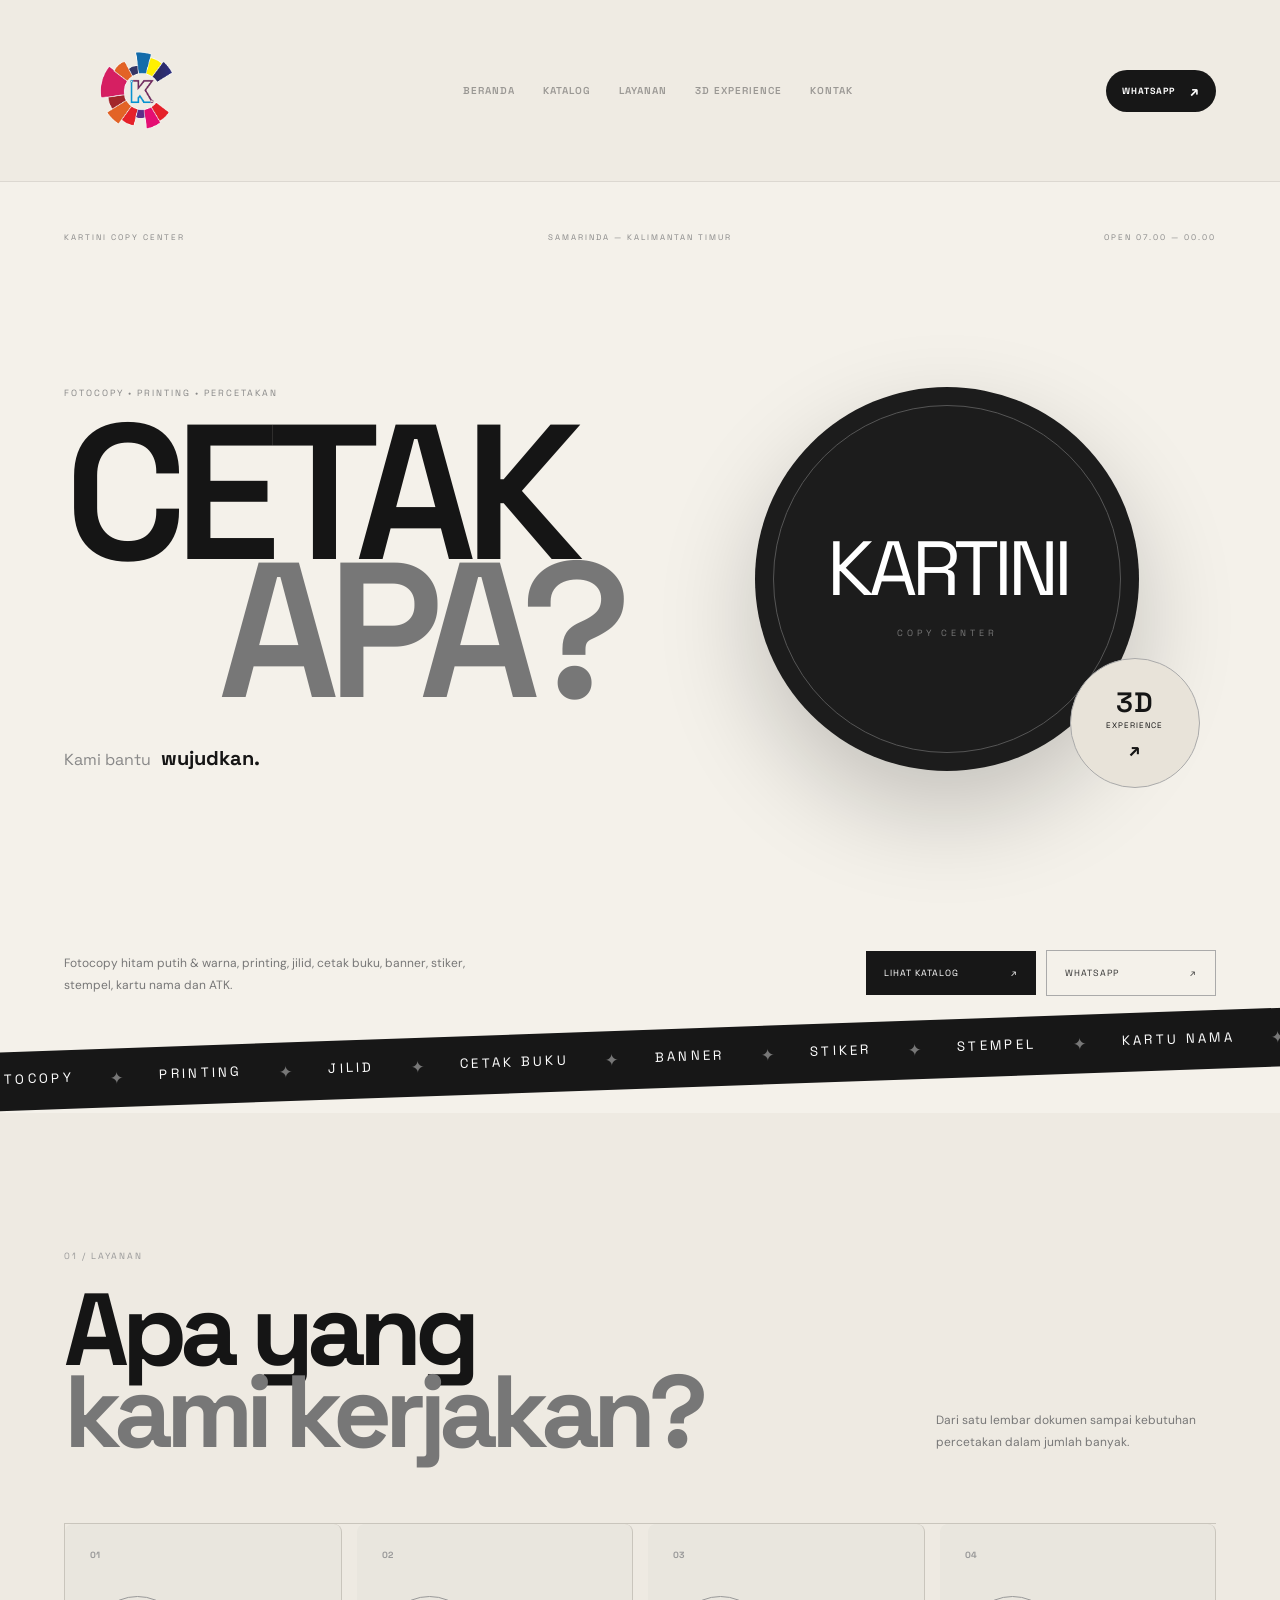
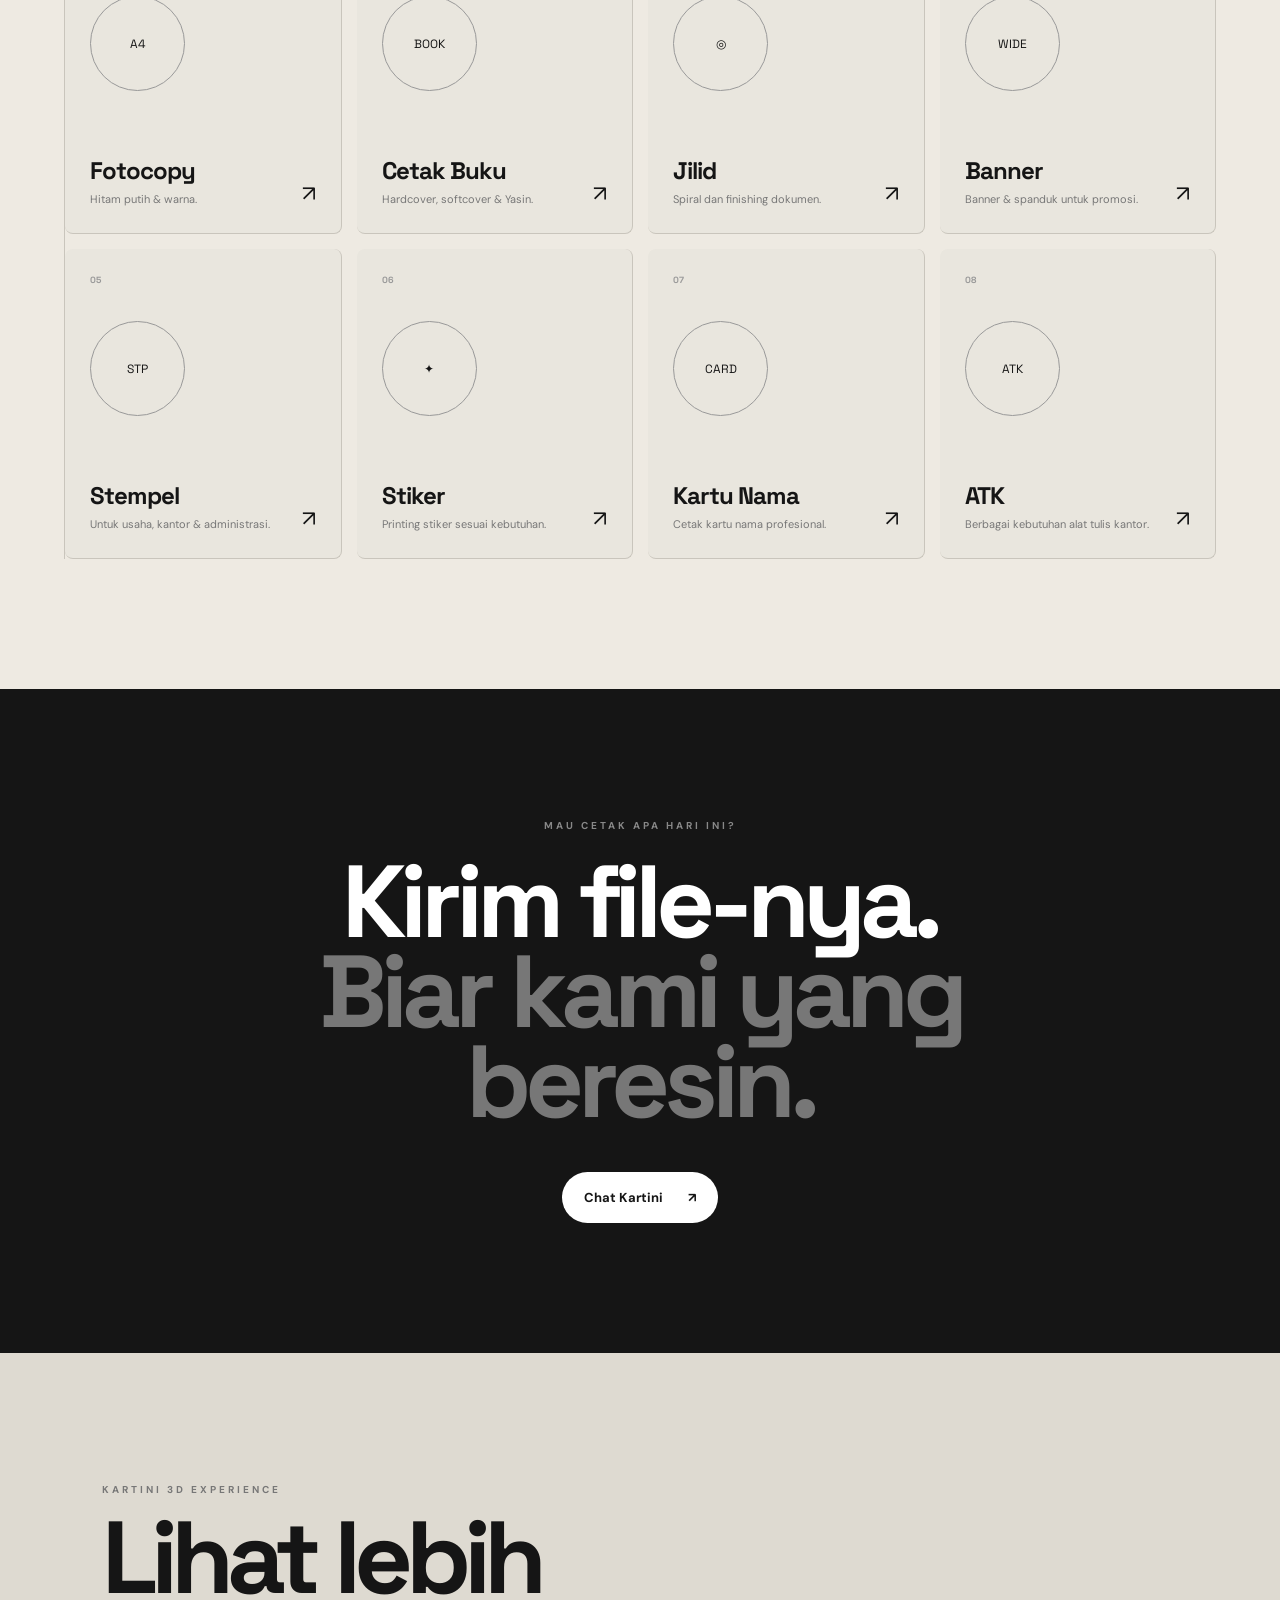
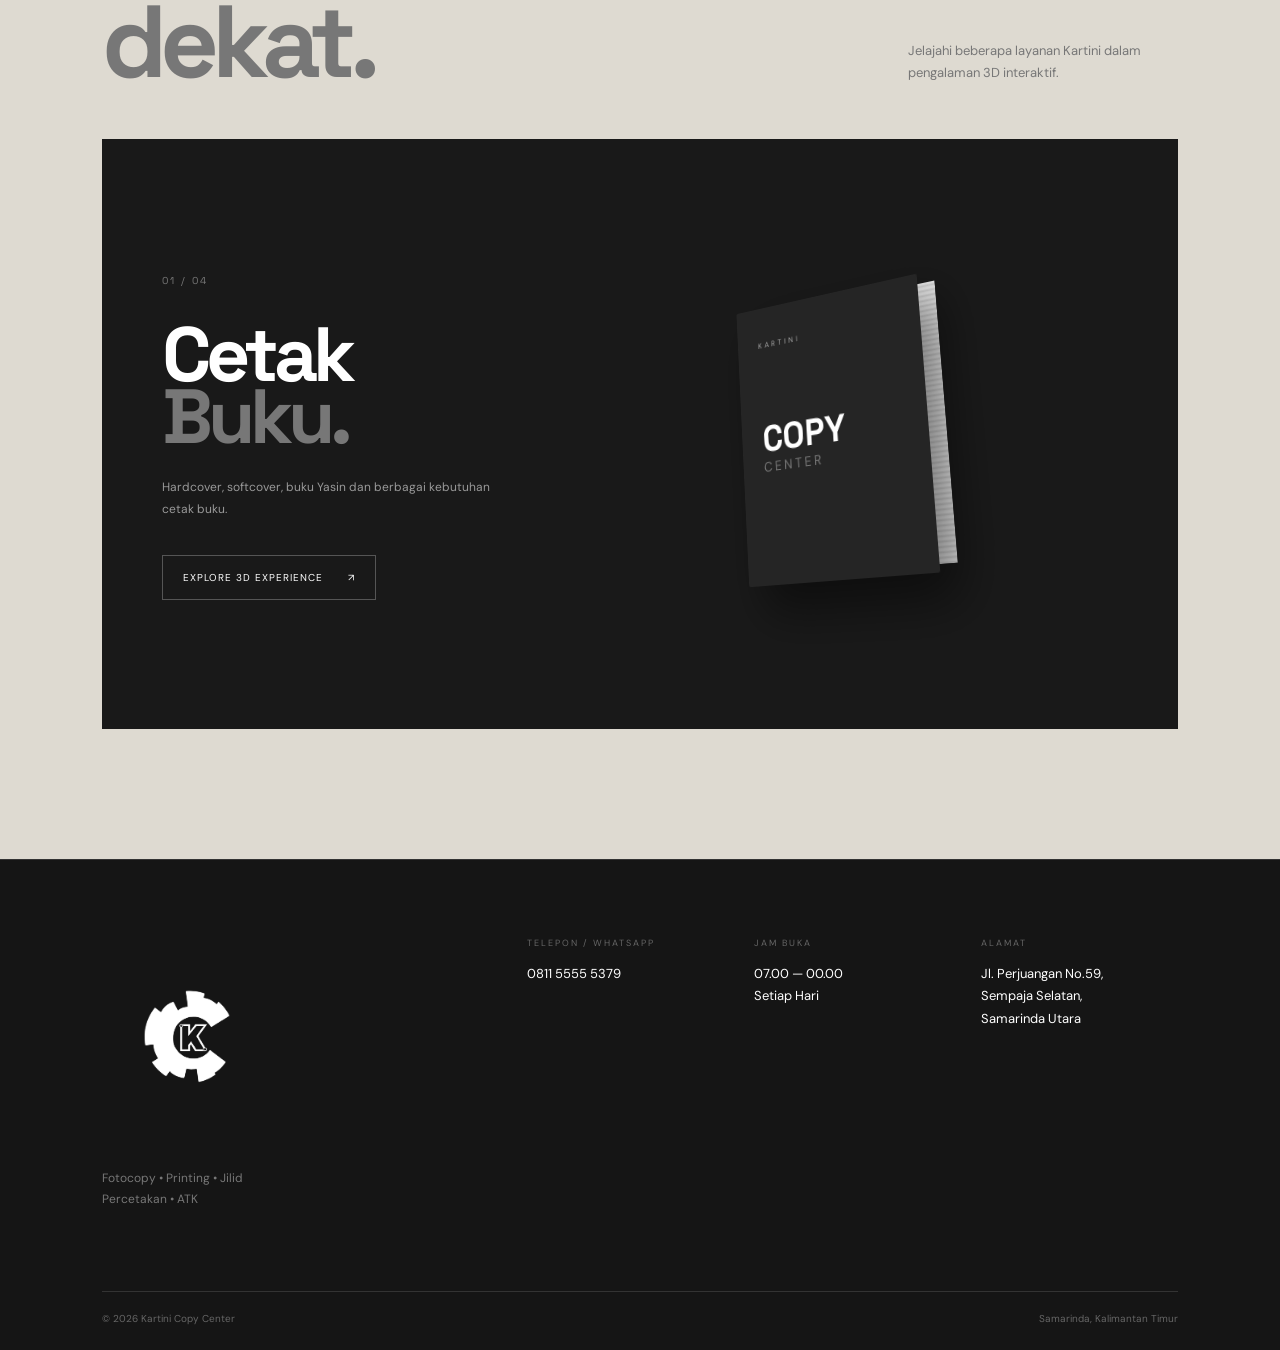
==== index.html @ 225b8ac5 "Initial Kartini Copy Center website" ====
<!DOCTYPE html>
<html lang="id">
<head>
    <meta charset="UTF-8">
    <meta name="viewport" content="width=device-width, initial-scale=1.0">

    <title>Kartini Copy Center — Cetak. Jilid. Beres.</title>

    <meta
        name="description"
        content="Kartini Copy Center Samarinda — Fotocopy, printing, jilid, cetak buku, banner, stiker, stempel, kartu nama dan ATK."
    >

    <link rel="stylesheet" href="css/style.css">
</head>

<body>

    <!-- ================= NAVBAR ================= -->

    <header class="navbar">

    <a href="index.html" class="logo">
        <img
            src="assets/images/logo-kartini.png"
            alt="Kartini Copy Center"
        >
    </a>

    <nav class="nav-links">

        <a href="index.html">
            Beranda
        </a>

        <a href="katalog.html">
            Katalog
        </a>

        <a href="layanan.html">
            Layanan
        </a>

        <a href="experience.html">
            3D Experience
        </a>

        <a href="kontak.html">
            Kontak
        </a>

    </nav>

    <a
        href="https://wa.me/6281155555379?text=Halo%20Kartini%20Copy%20Center%2C%20saya%20ingin%20bertanya%20tentang%20layanan."
        target="_blank"
        rel="noopener"
        class="nav-whatsapp"
    >
        WhatsApp
        <span>↗</span>
    </a>

</header>


  <!-- =========================
     HERO
========================= -->

<section class="hero-kartini">

    <div class="hero-topline">

        <span>
            KARTINI COPY CENTER
        </span>

        <span>
            SAMARINDA — KALIMANTAN TIMUR
        </span>

        <span>
            OPEN 07.00 — 00.00
        </span>

    </div>


    <div class="hero-main">

        <div class="hero-title">

            <div class="hero-small">
                FOTOCOPY • PRINTING • PERCETAKAN
            </div>


            <h1>

                CETAK

                <span>
                    APA?
                </span>

            </h1>


            <div class="hero-subtitle">

                <span>
                    Kami bantu
                </span>

                <strong>
                    wujudkan.
                </strong>

            </div>

        </div>


        <!-- VISUAL -->

        <div class="hero-visual">

            <div class="hero-circle">

                <span>
                    KARTINI
                </span>

                <small>
                    COPY CENTER
                </small>

            </div>


            <div class="hero-sticker">

                <span>
                    3D
                </span>

                EXPERIENCE

                <b>
                    ↗
                </b>

            </div>

        </div>

    </div>


    <div class="hero-bottom">

        <p>

            Fotocopy hitam putih & warna,
            printing, jilid, cetak buku,
            banner, stiker, stempel,
            kartu nama dan ATK.

        </p>


        <div class="hero-actions">

            <a
                href="katalog.html"
                class="hero-button primary"
            >

                Lihat Katalog

                <span>
                    ↗
                </span>

            </a>


            <a
                href="https://wa.me/6281155555379?text=Halo%20Kartini%20Copy%20Center%2C%20saya%20ingin%20bertanya%20tentang%20layanan."
                target="_blank"
                rel="noopener"
                class="hero-button secondary"
            >

                WhatsApp

                <span>
                    ↗
                </span>

            </a>

        </div>

    </div>

</section>



<!-- =========================
     RUNNING TEXT
========================= -->

<section class="kartini-marquee">

    <div class="kartini-marquee-track">

        <span>FOTOCOPY</span>
        <i>✦</i>

        <span>PRINTING</span>
        <i>✦</i>

        <span>JILID</span>
        <i>✦</i>

        <span>CETAK BUKU</span>
        <i>✦</i>

        <span>BANNER</span>
        <i>✦</i>

        <span>STIKER</span>
        <i>✦</i>

        <span>STEMPEL</span>
        <i>✦</i>

        <span>KARTU NAMA</span>
        <i>✦</i>

        <span>ATK</span>
        <i>✦</i>


        <!-- LOOP -->

        <span>FOTOCOPY</span>
        <i>✦</i>

        <span>PRINTING</span>
        <i>✦</i>

        <span>JILID</span>
        <i>✦</i>

        <span>CETAK BUKU</span>
        <i>✦</i>

        <span>BANNER</span>
        <i>✦</i>

        <span>STIKER</span>
        <i>✦</i>

        <span>STEMPEL</span>
        <i>✦</i>

        <span>KARTU NAMA</span>
        <i>✦</i>

        <span>ATK</span>
        <i>✦</i>

    </div>

</section>


        <!-- ================= SERVICES ================= -->

      <!-- =========================
     SERVICES
========================= -->

<section class="home-services">

    <div class="section-heading">

        <div>

            <span>
                01 / LAYANAN
            </span>

            <h2>
                Apa yang
                <em>
                    kami kerjakan?
                </em>
            </h2>

        </div>


        <p>

            Dari satu lembar dokumen
            sampai kebutuhan percetakan
            dalam jumlah banyak.

        </p>

    </div>


    <div class="service-grid">


        <a
            href="layanan.html#fotocopy"
            class="service-card"
        >

            <span class="service-number">
                01
            </span>

            <div class="service-icon">
                A4
            </div>

            <h3>
                Fotocopy
            </h3>

            <p>
                Hitam putih &
                warna.
            </p>

            <span class="service-arrow">
                ↗
            </span>

        </a>


        <a
            href="layanan.html#buku"
            class="service-card"
        >

            <span class="service-number">
                02
            </span>

            <div class="service-icon">
                BOOK
            </div>

            <h3>
                Cetak Buku
            </h3>

            <p>
                Hardcover,
                softcover & Yasin.
            </p>

            <span class="service-arrow">
                ↗
            </span>

        </a>


        <a
            href="layanan.html#jilid"
            class="service-card"
        >

            <span class="service-number">
                03
            </span>

            <div class="service-icon">
                ◎
            </div>

            <h3>
                Jilid
            </h3>

            <p>
                Spiral dan
                finishing dokumen.
            </p>

            <span class="service-arrow">
                ↗
            </span>

        </a>


        <a
            href="layanan.html#banner"
            class="service-card"
        >

            <span class="service-number">
                04
            </span>

            <div class="service-icon">
                WIDE
            </div>

            <h3>
                Banner
            </h3>

            <p>
                Banner & spanduk
                untuk promosi.
            </p>

            <span class="service-arrow">
                ↗
            </span>

        </a>


        <a
            href="layanan.html#stempel"
            class="service-card"
        >

            <span class="service-number">
                05
            </span>

            <div class="service-icon">
                STP
            </div>

            <h3>
                Stempel
            </h3>

            <p>
                Untuk usaha,
                kantor & administrasi.
            </p>

            <span class="service-arrow">
                ↗
            </span>

        </a>


        <a
            href="layanan.html#stiker"
            class="service-card"
        >

            <span class="service-number">
                06
            </span>

            <div class="service-icon">
                ✦
            </div>

            <h3>
                Stiker
            </h3>

            <p>
                Printing stiker
                sesuai kebutuhan.
            </p>

            <span class="service-arrow">
                ↗
            </span>

        </a>


        <a
            href="layanan.html#kartu-nama"
            class="service-card"
        >

            <span class="service-number">
                07
            </span>

            <div class="service-icon">
                CARD
            </div>

            <h3>
                Kartu Nama
            </h3>

            <p>
                Cetak kartu nama
                profesional.
            </p>

            <span class="service-arrow">
                ↗
            </span>

        </a>


        <a
            href="layanan.html#atk"
            class="service-card"
        >

            <span class="service-number">
                08
            </span>

            <div class="service-icon">
                ATK
            </div>

            <h3>
                ATK
            </h3>

            <p>
                Berbagai kebutuhan
                alat tulis kantor.
            </p>

            <span class="service-arrow">
                ↗
            </span>

        </a>


    </div>

</section>

        <!-- ================= CTA ================= -->

        <section class="cta">

            <div class="cta-inner">

                <div class="eyebrow">
                    MAU CETAK APA HARI INI?
                </div>

                <h2>
                    Kirim file-nya.
                    <br>
                    <span>Biar kami yang beresin.</span>
                </h2>

                <a
                    href="https://wa.me/6281155555379"
                    target="_blank"
                    class="btn-main"
                >
                    Chat Kartini
                    <span>↗</span>
                </a>

            </div>

        </section>


    </main>

    <!-- =========================
     3D EXPERIENCE PREVIEW
========================= -->

<section class="home-experience">

    <div class="home-experience-header">

        <div>

            <div class="eyebrow">
                KARTINI 3D EXPERIENCE
            </div>

            <h2>

                Lihat lebih
                <span>
                    dekat.
                </span>

            </h2>

        </div>


        <p>

            Jelajahi beberapa layanan
            Kartini dalam pengalaman
            3D interaktif.

        </p>

    </div>


    <div class="home-experience-card">

        <div class="experience-preview-text">

            <span>
                01 / 04
            </span>

            <h3>
                Cetak
                <strong>
                    Buku.
                </strong>
            </h3>

            <p>

                Hardcover, softcover,
                buku Yasin dan berbagai
                kebutuhan cetak buku.

            </p>

            <a href="experience.html">

                EXPLORE 3D EXPERIENCE

                <span>↗</span>

            </a>

        </div>


        <div class="experience-preview-object">

            <div class="preview-book">

                <div class="preview-cover">

                    <small>
                        KARTINI
                    </small>

                    <strong>
                        COPY
                    </strong>

                    <span>
                        CENTER
                    </span>

                </div>

                <div class="preview-pages"></div>

            </div>

        </div>

    </div>

</section>


    <!-- ================= FOOTER ================= -->

    <footer>

        <div class="footer-main">

            <div class="footer-brand">

                <img
                    src="assets/images/logo-kartini.png"
                    alt="Kartini Copy Center"
                >

                <p>
                    Fotocopy • Printing • Jilid
                    <br>
                    Percetakan • ATK
                </p>

            </div>


            <div class="footer-contact">

                <div>
                    <small>TELEPON / WHATSAPP</small>

                    <a href="https://wa.me/6281155555379">
                        0811 5555 5379
                    </a>
                </div>


                <div>
                    <small>JAM BUKA</small>

                    <p>
                        07.00 — 00.00
                        <br>
                        Setiap Hari
                    </p>
                </div>


                <div>
                    <small>ALAMAT</small>

                    <p>
                        Jl. Perjuangan No.59,
                        <br>
                        Sempaja Selatan,
                        <br>
                        Samarinda Utara
                    </p>
                </div>

            </div>

        </div>


        <div class="footer-bottom">

            <span>
                © 2026 Kartini Copy Center
            </span>

            <span>
                Samarinda, Kalimantan Timur
            </span>

        </div>

    </footer>


    <script src="js/main.js"></script>

</body>
</html>
---- css/style.css ----
@import url('https://fonts.googleapis.com/css2?family=DM+Sans:wght@400;500;600;700&family=Space+Grotesk:wght@400;500;600;700&display=swap');


/* =========================
   RESET
========================= */

* {
    margin: 0;
    padding: 0;
    box-sizing: border-box;
}


html {
    scroll-behavior: smooth;
}


body {
    font-family: "DM Sans", sans-serif;

    background: #f4f1ea;

    color: #151515;

    overflow-x: hidden;
}


a {
    color: inherit;
    text-decoration: none;
}


button,
a {
    -webkit-tap-highlight-color: transparent;
}


/* =========================
   NAVBAR
========================= */

.navbar {
    width: 100%;

    padding: 22px 5vw;

    display: flex;

    align-items: center;

    justify-content: space-between;

    position: relative;

    z-index: 100;
}


.logo img {
    width: 170px;

    display: block;
}


.nav-links {
    display: flex;

    gap: 34px;

    align-items: center;
}


.nav-links a {
    font-size: 14px;

    font-weight: 600;

    opacity: 0.55;

    transition: 0.3s;
}


.nav-links a:hover,
.nav-links a.active {
    opacity: 1;
}


.nav-whatsapp {
    display: flex;

    align-items: center;

    gap: 15px;

    padding: 13px 20px;

    background: #151515;

    color: white;

    border-radius: 100px;

    font-size: 13px;

    font-weight: 700;

    transition: 0.3s;
}


.nav-whatsapp:hover {
    transform: translateY(-3px);
}


/* =========================
   HERO
========================= */

.hero {
    min-height: 780px;

    padding: 60px 8vw 100px;

    display: grid;

    grid-template-columns: 1.05fr 0.95fr;

    align-items: center;

    gap: 50px;
}


.hero-content {
    position: relative;

    z-index: 5;
}


.hero-label {
    display: inline-flex;

    align-items: center;

    gap: 10px;

    font-size: 11px;

    letter-spacing: 2px;

    font-weight: 700;

    margin-bottom: 30px;

    color: #555;
}


.label-dot {
    width: 8px;

    height: 8px;

    background: #111;

    border-radius: 50%;

    animation: pulse 2s infinite;
}


@keyframes pulse {

    0%,
    100% {
        transform: scale(1);
    }

    50% {
        transform: scale(1.5);
    }

}


.hero h1 {
    font-family: "Space Grotesk", sans-serif;

    font-size: clamp(55px, 7.5vw, 110px);

    line-height: 0.88;

    letter-spacing: -6px;

    font-weight: 600;
}


.hero h1 span {
    display: block;
}


.hero h1 em {
    display: block;

    font-style: normal;

    color: #777;
}


.hero-description {
    max-width: 570px;

    margin-top: 35px;

    font-size: 17px;

    line-height: 1.7;

    color: #696969;
}


.hero-actions {
    display: flex;

    align-items: center;

    gap: 15px;

    margin-top: 35px;
}


.btn-main {
    display: inline-flex;

    align-items: center;

    gap: 25px;

    padding: 17px 22px;

    border-radius: 100px;

    background: #151515;

    color: white;

    font-size: 13px;

    font-weight: 700;

    transition: 0.3s;
}


.btn-main:hover {
    transform: translateY(-4px);

    box-shadow: 0 15px 30px rgba(0, 0, 0, 0.15);
}


.btn-outline {
    padding: 16px 22px;

    border: 1px solid #bcb9b1;

    border-radius: 100px;

    font-size: 13px;

    font-weight: 700;

    transition: 0.3s;
}


.btn-outline:hover {
    background: #151515;

    color: white;

    border-color: #151515;
}


.hero-info {
    margin-top: 55px;

    display: flex;

    align-items: center;

    gap: 25px;
}


.hero-info strong {
    display: block;

    font-size: 13px;
}


.hero-info small {
    display: block;

    margin-top: 3px;

    color: #888;

    font-size: 11px;
}


.info-line {
    height: 30px;

    width: 1px;

    background: #ccc;
}


/* =========================
   HERO VISUAL
========================= */

.hero-visual {
    position: relative;

    width: min(42vw, 570px);

    height: min(42vw, 570px);

    margin-left: auto;
}


.visual-glow {
    position: absolute;

    width: 70%;

    height: 70%;

    left: 15%;

    top: 15%;

    background: #dedad0;

    border-radius: 50%;

    filter: blur(2px);
}


/* PAPER */

.paper {
    position: absolute;

    width: 250px;

    height: 330px;

    left: 50%;

    top: 50%;

    transform-origin: center;

    border-radius: 8px;

    box-shadow:
        30px 35px 60px rgba(0, 0, 0, 0.18);
}


.paper-back {
    background: #bcb8ae;

    transform:
        translate(-50%, -50%)
        rotate(12deg)
        translate(35px, 10px);
}


.paper-front {
    z-index: 3;

    padding: 25px;

    background: #ffffff;

    transform:
        translate(-50%, -50%)
        rotate(-8deg);

    animation: paperFloat 5s ease-in-out infinite;
}


@keyframes paperFloat {

    0%,
    100% {
        transform:
            translate(-50%, -50%)
            rotate(-8deg)
            translateY(0);
    }

    50% {
        transform:
            translate(-50%, -50%)
            rotate(-5deg)
            translateY(-15px);
    }

}


.paper-top {
    font-family: "Space Grotesk";

    font-size: 12px;

    font-weight: 700;

    letter-spacing: 3px;
}


.paper-line {
    width: 100%;

    height: 1px;

    background: #ddd;

    margin-top: 15px;
}


.paper-title {
    margin-top: 60px;

    font-family: "Space Grotesk";

    font-size: 46px;

    line-height: 0.85;

    font-weight: 700;

    letter-spacing: -3px;
}


.paper-bottom {
    position: absolute;

    bottom: 25px;

    font-size: 8px;

    letter-spacing: 2px;

    color: #999;
}


/* FLOATING CARDS */

.floating-object {
    position: absolute;

    z-index: 8;

    display: flex;

    align-items: center;

    gap: 12px;

    padding: 13px 16px;

    background: rgba(255, 255, 255, 0.88);

    backdrop-filter: blur(12px);

    border: 1px solid rgba(255, 255, 255, 0.8);

    box-shadow: 0 20px 40px rgba(0, 0, 0, 0.1);

    border-radius: 100px;

    font-size: 10px;

    font-weight: 700;

    letter-spacing: 1px;

    animation: floating 4s ease-in-out infinite;
}


.object-book {
    top: 10%;

    left: 2%;
}


.object-print {
    right: 0;

    top: 35%;

    animation-delay: -1.5s;
}


.object-stamp {
    bottom: 10%;

    left: 10%;

    animation-delay: -2.5s;
}


@keyframes floating {

    0%,
    100% {
        transform: translateY(0);
    }

    50% {
        transform: translateY(-15px);
    }

}


.mini-book-cover {
    width: 28px;

    height: 34px;

    display: grid;

    place-items: center;

    background: #222;

    color: white;

    border-radius: 3px;

    font-family: "Space Grotesk";

    font-weight: 700;
}


.print-icon {
    font-size: 24px;
}


.stamp-icon {
    width: 30px;

    height: 30px;

    border: 3px solid #222;

    border-radius: 50%;

    display: grid;

    place-items: center;

    font-weight: 800;
}


/* ORBIT */

.orbit {
    position: absolute;

    width: 450px;

    height: 450px;

    left: 50%;

    top: 50%;

    transform: translate(-50%, -50%);

    border: 1px dashed #bcb8ae;

    border-radius: 50%;

    animation: orbitRotate 25s linear infinite;
}


.orbit-text {
    position: absolute;

    top: -8px;

    left: 50%;

    transform: translateX(-50%);

    padding: 0 10px;

    background: #f4f1ea;

    font-size: 9px;

    letter-spacing: 3px;

    white-space: nowrap;
}


@keyframes orbitRotate {

    from {
        transform:
            translate(-50%, -50%)
            rotate(0deg);
    }

    to {
        transform:
            translate(-50%, -50%)
            rotate(360deg);
    }

}


/* =========================
   MARQUEE
========================= */

.marquee-wrapper {
    overflow: hidden;

    width: 110%;

    margin-left: -5%;

    transform: rotate(-2deg);

    background: #151515;

    color: white;

    padding: 23px 0;

    border-top: 2px solid #151515;

    border-bottom: 2px solid #151515;
}


.marquee {
    width: max-content;

    display: flex;

    align-items: center;

    gap: 35px;

    animation: marquee 25s linear infinite;
}


.marquee span {
    font-family: "Space Grotesk";

    font-size: 25px;

    font-weight: 600;

    white-space: nowrap;
}


.marquee b {
    font-size: 18px;

    color: #777;
}


@keyframes marquee {

    from {
        transform: translateX(0);
    }

    to {
        transform: translateX(-50%);
    }

}


/* =========================
   SERVICES
========================= */

.services {
    padding: 170px 8vw;
}


.section-intro {
    display: flex;

    justify-content: space-between;

    align-items: flex-end;

    gap: 50px;
}


.eyebrow {
    font-size: 10px;

    letter-spacing: 3px;

    font-weight: 700;

    color: #777;
}


.section-intro h2 {
    margin-top: 20px;

    font-family: "Space Grotesk";

    font-size: clamp(45px, 6vw, 80px);

    line-height: 0.95;

    letter-spacing: -5px;

    font-weight: 500;
}


.section-intro h2 span {
    color: #888;
}


.view-all {
    padding-bottom: 10px;

    font-size: 13px;

    font-weight: 700;

    display: flex;

    gap: 20px;

    border-bottom: 1px solid #999;
}


.service-grid {
    display: grid;

    grid-template-columns: repeat(4, 1fr);

    gap: 15px;

    margin-top: 70px;
}


.service-card {
    min-height: 330px;

    padding: 25px;

    background: #e9e6de;

    border-radius: 8px;

    position: relative;

    overflow: hidden;

    transition:
        transform 0.4s cubic-bezier(.2,.8,.2,1),
        background 0.4s;
}


.service-card:hover {
    transform: translateY(-10px) rotate(-1deg);

    background: #dedad0;
}


.service-card.large {
    grid-row: span 2;

    min-height: 675px;

    background: #dedad0;
}


.service-number {
    font-size: 10px;

    font-weight: 700;

    color: #888;
}


.service-icon {
    margin-top: 50px;

    font-size: 45px;

    font-family: "Space Grotesk";
}


.service-card h3 {
    margin-top: 25px;

    font-family: "Space Grotesk";

    font-size: 28px;

    line-height: 1;

    letter-spacing: -1.5px;
}


.service-card p {
    margin-top: 18px;

    color: #777;

    font-size: 12px;

    line-height: 1.7;
}


.card-arrow {
    position: absolute;

    right: 25px;

    bottom: 25px;

    width: 40px;

    height: 40px;

    display: grid;

    place-items: center;

    border: 1px solid #aaa;

    border-radius: 50%;

    transition: 0.3s;
}


.service-card:hover .card-arrow {
    background: #151515;

    color: white;

    border-color: #151515;

    transform: rotate(45deg);
}


/* =========================
   CTA
========================= */

.cta {
    padding: 130px 8vw;

    background: #151515;

    color: white;

    text-align: center;
}


.cta-inner {
    max-width: 900px;

    margin: auto;
}


.cta .eyebrow {
    color: #888;
}


.cta h2 {
    margin-top: 25px;

    font-family: "Space Grotesk";

    font-size: clamp(55px, 8vw, 110px);

    line-height: 0.88;

    letter-spacing: -6px;
}


.cta h2 span {
    color: #777;
}


.cta .btn-main {
    margin-top: 45px;

    background: white;

    color: #151515;
}


/* =========================
   FOOTER
========================= */

footer {
    padding: 70px 8vw 25px;

    background: #151515;

    color: white;

    border-top: 1px solid #333;
}


.footer-main {
    display: grid;

    grid-template-columns: 1fr 2fr;

    gap: 100px;
}


.footer-brand img {
    width: 170px;

    filter: grayscale(1) brightness(0) invert(1);
}


.footer-brand p {
    margin-top: 20px;

    color: #777;

    font-size: 12px;

    line-height: 1.8;
}


.footer-contact {
    display: grid;

    grid-template-columns:
        repeat(3, 1fr);

    gap: 30px;
}


.footer-contact small {
    font-size: 9px;

    letter-spacing: 2px;

    color: #666;
}


.footer-contact p,
.footer-contact a {
    display: block;

    margin-top: 12px;

    font-size: 13px;

    line-height: 1.7;
}


.footer-contact a:hover {
    text-decoration: underline;
}


.footer-bottom {
    margin-top: 80px;

    padding-top: 20px;

    border-top: 1px solid #333;

    display: flex;

    justify-content: space-between;

    color: #666;

    font-size: 10px;
}


/* =========================
   RESPONSIVE
========================= */

@media (max-width: 1000px) {

    .nav-links {
        display: none;
    }


    .hero {
        grid-template-columns: 1fr;

        padding-top: 70px;
    }


    .hero-content {
        text-align: center;
    }


    .hero-label {
        justify-content: center;
    }


    .hero-description {
        margin-left: auto;

        margin-right: auto;
    }


    .hero-actions {
        justify-content: center;
    }


    .hero-info {
        justify-content: center;
    }


    .hero-visual {
        width: 500px;

        height: 500px;

        margin: 30px auto;
    }


    .service-grid {
        grid-template-columns: repeat(2, 1fr);
    }


    .service-card.large {
        grid-row: span 1;

        min-height: 330px;
    }


    .footer-main {
        grid-template-columns: 1fr;
    }

}


@media (max-width: 600px) {

    .navbar {
        padding: 18px 5vw;
    }


    .nav-whatsapp span:first-child {
        display: none;
    }


    .hero {
        padding: 50px 6vw 80px;
    }


    .hero h1 {
        font-size: 55px;

        letter-spacing: -4px;
    }


    .hero-actions {
        flex-direction: column;

        align-items: stretch;
    }


    .btn-main,
    .btn-outline {
        justify-content: center;

        text-align: center;
    }


    .hero-info {
        gap: 15px;

        text-align: left;
    }


    .hero-visual {
        width: 330px;

        height: 330px;
    }


    .paper {
        width: 170px;

        height: 230px;
    }


    .paper-title {
        margin-top: 35px;

        font-size: 32px;
    }


    .orbit {
        width: 300px;

        height: 300px;
    }


    .floating-object {
        transform: scale(0.8);
    }


    .services {
        padding: 110px 6vw;
    }


    .section-intro {
        flex-direction: column;

        align-items: flex-start;
    }


    .section-intro h2 {
        font-size: 50px;

        letter-spacing: -3px;
    }


    .service-grid {
        grid-template-columns: 1fr;
    }


    .footer-contact {
        grid-template-columns: 1fr;
    }


    .footer-bottom {
        flex-direction: column;

        gap: 10px;
    }

}
/* =================================
   HOME 3D EXPERIENCE
================================= */

.home-experience {

    padding:
        130px 8vw;

    background: #dedad1;

}


.home-experience-header {

    display: flex;

    justify-content: space-between;

    align-items: end;

    gap: 50px;

    margin-bottom: 55px;

}


.home-experience-header h2 {

    margin-top: 20px;

    font-family: "Space Grotesk";

    font-size:
        clamp(60px, 8vw, 110px);

    line-height: .82;

    letter-spacing: -7px;

}


.home-experience-header h2 span {

    display: block;

    color: #777;

}


.home-experience-header > p {

    max-width: 270px;

    color: #777;

    font-size: 13px;

    line-height: 1.7;

}


/* CARD */

.home-experience-card {

    min-height: 570px;

    padding: 60px;

    position: relative;

    overflow: hidden;

    background: #191919;

    color: white;

    display: grid;

    grid-template-columns:
        .8fr 1.2fr;

    align-items: center;

}


.experience-preview-text {

    position: relative;

    z-index: 3;

}


.experience-preview-text > span {

    color: #777;

    font-family: "Space Grotesk";

    font-size: 10px;

    letter-spacing: 2px;

}


.experience-preview-text h3 {

    margin-top: 35px;

    font-family: "Space Grotesk";

    font-size:
        clamp(55px, 6vw, 85px);

    line-height: .8;

    letter-spacing: -5px;

}


.experience-preview-text h3 strong {

    display: block;

    color: #777;

}


.experience-preview-text p {

    max-width: 330px;

    margin-top: 30px;

    color: #999;

    font-size: 12px;

    line-height: 1.8;

}


.experience-preview-text a {

    display: inline-flex;

    gap: 25px;

    margin-top: 35px;

    padding: 15px 20px;

    border: 1px solid #555;

    font-size: 10px;

    letter-spacing: 1px;

    transition: .35s;

}


.experience-preview-text a:hover {

    background: white;

    color: #171717;

}


.experience-preview-object {

    height: 470px;

    display: grid;

    place-items: center;

    perspective: 1000px;

}


/* =================================
   CSS 3D BOOK PREVIEW
================================= */

.preview-book {

    width: 210px;

    height: 290px;

    position: relative;

    transform:

        rotateX(8deg)
        rotateY(-28deg)
        rotateZ(-4deg);

    transform-style: preserve-3d;

    animation:
        previewBookFloat 4s ease-in-out infinite;

}


@keyframes previewBookFloat {

    0%,
    100% {

        transform:
            translateY(0)
            rotateX(8deg)
            rotateY(-28deg)
            rotateZ(-4deg);

    }

    50% {

        transform:
            translateY(-18px)
            rotateX(8deg)
            rotateY(-20deg)
            rotateZ(-4deg);

    }

}


.preview-cover {

    position: absolute;

    inset: 0;

    padding: 35px 25px;

    background: #252525;

    border-radius: 2px;

    box-shadow:
        20px 25px 50px
        rgba(0,0,0,.5);

    display: flex;

    flex-direction: column;

}


.preview-cover small {

    font-size: 8px;

    letter-spacing: 3px;

    color: #aaa;

}


.preview-cover strong {

    margin-top: 80px;

    font-family: "Space Grotesk";

    font-size: 38px;

    line-height: .8;

}


.preview-cover span {

    margin-top: 5px;

    color: #777;

    font-size: 14px;

    letter-spacing: 3px;

}


.preview-pages {

    position: absolute;

    right: -15px;

    top: 8px;

    width: 20px;

    height: 274px;

    background:

        repeating-linear-gradient(
            to bottom,
            #eee 0,
            #eee 2px,
            #cfcfcf 3px,
            #eee 5px
        );

    transform:
        translateZ(-8px);

}


/* RESPONSIVE */

@media (max-width: 800px) {

    .home-experience {

        padding:
            90px 6vw;

    }


    .home-experience-header {

        flex-direction: column;

        align-items: flex-start;

    }


    .home-experience-card {

        padding: 40px 25px;

        grid-template-columns: 1fr;

    }


    .experience-preview-object {

        height: 350px;

    }


    .preview-book {

        transform:
            scale(.75)
            rotateX(8deg)
            rotateY(-28deg);

    }

}
/* =================================
   GLOBAL NAVBAR
================================= */

.navbar {

    position: sticky;

    top: 0;

    z-index: 1000;

    min-height: 76px;

    padding:
        0 5vw;

    display: flex;

    align-items: center;

    justify-content: space-between;

    gap: 30px;

    background:
        rgba(238, 234, 226, .88);

    border-bottom:
        1px solid rgba(0,0,0,.08);

    backdrop-filter:
        blur(18px);

    -webkit-backdrop-filter:
        blur(18px);

}


.logo {

    display: flex;

    align-items: center;

    flex-shrink: 0;

}


.logo img {

    width: 145px;

    height: auto;

    display: block;

}


.nav-links {

    display: flex;

    align-items: center;

    justify-content: center;

    gap: 28px;

}


.nav-links a {

    position: relative;

    font-family:
        "Space Grotesk",
        sans-serif;

    font-size: 10px;

    letter-spacing: 1px;

    text-transform: uppercase;

    color: #555;

    transition:
        color .3s ease;

}


.nav-links a::after {

    content: "";

    position: absolute;

    left: 0;

    bottom: -7px;

    width: 0;

    height: 1px;

    background: #171717;

    transition:
        width .3s ease;

}


.nav-links a:hover {

    color: #171717;

}


.nav-links a:hover::after {

    width: 100%;

}


.nav-whatsapp {

    display: inline-flex;

    align-items: center;

    gap: 15px;

    padding:
        12px 16px;

    background: #171717;

    color: #fff;

    font-family:
        "Space Grotesk",
        sans-serif;

    font-size: 9px;

    letter-spacing: 1px;

    text-transform: uppercase;

    transition:
        transform .3s ease,
        background .3s ease;

}


.nav-whatsapp:hover {

    transform:
        translateY(-2px);

    background: #333;

}


.nav-whatsapp span {

    font-size: 14px;

}


/* =================================
   MOBILE NAVBAR
================================= */

@media (max-width: 900px) {

    .navbar {

        padding:
            0 5vw;

    }

    .nav-links {

        display: none;

    }

    .logo img {

        width: 125px;

    }

}
.kartini-marquee {

    overflow: hidden;

    padding:
        18px 0;

    background: #171717;

    color: white;

    transform:
        rotate(-2deg)
        scale(1.03);

    margin:
        25px 0;

}


.kartini-marquee-track {

    width: max-content;

    display: flex;

    gap: 35px;

    animation:
        kartiniMarquee 24s linear infinite;

}


.kartini-marquee-track span {

    font-family:
        "Space Grotesk",
        sans-serif;

    font-size: 13px;

    letter-spacing: 3px;

    white-space: nowrap;

}


.kartini-marquee-track i {

    font-style: normal;

    color: #777;

}


@keyframes kartiniMarquee {

    from {

        transform:
            translateX(0);

    }

    to {

        transform:
            translateX(-50%);

    }

}
/* =================================
   KARTINI HERO
================================= */

.hero-kartini {

    min-height:
        calc(100vh - 76px);

    padding:
        25px 5vw
        35px;

    display: flex;

    flex-direction: column;

    justify-content: space-between;

    overflow: hidden;

    position: relative;

}


.hero-topline {

    display: grid;

    grid-template-columns:
        1fr 1fr 1fr;

    align-items: center;

    font-family:
        "Space Grotesk",
        sans-serif;

    font-size: 8px;

    letter-spacing: 2px;

    color: #888;

}


.hero-topline span:nth-child(2) {

    text-align: center;

}


.hero-topline span:nth-child(3) {

    text-align: right;

}


/* =================================
   HERO MAIN
================================= */

.hero-main {

    position: relative;

    min-height: 570px;

    display: grid;

    grid-template-columns:
        1fr 1fr;

    align-items: center;

}


.hero-title {

    position: relative;

    z-index: 5;

}


.hero-small {

    margin-bottom: 25px;

    font-family:
        "Space Grotesk",
        sans-serif;

    font-size: 9px;

    letter-spacing: 2px;

    color: #888;

}


.hero-title h1 {

    margin: 0;

    font-family:
        "Space Grotesk",
        sans-serif;

    font-size:
        clamp(100px, 15vw, 220px);

    font-weight: 600;

    line-height: .72;

    letter-spacing:
        -13px;

}


.hero-title h1 span {

    display: block;

    margin-left:
        12vw;

    color: #777;

}


.hero-subtitle {

    margin-top: 45px;

    display: flex;

    align-items: baseline;

    gap: 10px;

    font-family:
        "Space Grotesk",
        sans-serif;

    font-size: 16px;

}


.hero-subtitle span {

    color: #888;

}


.hero-subtitle strong {

    font-size: 20px;

}


/* =================================
   HERO VISUAL
================================= */

.hero-visual {

    height: 550px;

    position: relative;

    display: grid;

    place-items: center;

}


.hero-circle {

    width:
        clamp(270px, 30vw, 450px);

    aspect-ratio: 1;

    border-radius: 50%;

    background:
        #1c1c1c;

    color: white;

    display: flex;

    flex-direction: column;

    align-items: center;

    justify-content: center;

    transform:
        rotate(-9deg);

    box-shadow:
        0 40px 100px
        rgba(0,0,0,.2);

    animation:
        heroFloat 6s ease-in-out infinite;

}


.hero-circle::before {

    content: "";

    position: absolute;

    inset: 18px;

    border:
        1px solid #555;

    border-radius: 50%;

}


.hero-circle span {

    font-family:
        "Space Grotesk",
        sans-serif;

    font-size:
        clamp(45px, 6vw, 85px);

    letter-spacing:
        -5px;

}


.hero-circle small {

    margin-top: 10px;

    color: #777;

    font-family:
        "Space Grotesk",
        sans-serif;

    font-size: 9px;

    letter-spacing: 4px;

}


@keyframes heroFloat {

    0%,
    100% {

        transform:
            translateY(0)
            rotate(-9deg);

    }

    50% {

        transform:
            translateY(-20px)
            rotate(-5deg);

    }

}


/* =================================
   STICKER
================================= */

.hero-sticker {

    position: absolute;

    right: 3%;

    bottom: 12%;

    width: 130px;

    height: 130px;

    border-radius: 50%;

    background:
        #e8e3d9;

    border:
        1px solid #aaa;

    display: flex;

    flex-direction: column;

    align-items: center;

    justify-content: center;

    text-align: center;

    font-family:
        "Space Grotesk",
        sans-serif;

    font-size: 8px;

    letter-spacing: 1px;

    transform:
        rotate(10deg);

    animation:
        stickerFloat 5s ease-in-out infinite;

}


.hero-sticker span {

    font-size: 28px;

    font-weight: 600;

}


.hero-sticker b {

    margin-top: 8px;

    font-size: 18px;

}


@keyframes stickerFloat {

    0%,
    100% {

        transform:
            translateY(0)
            rotate(10deg);

    }

    50% {

        transform:
            translateY(-12px)
            rotate(5deg);

    }

}


/* =================================
   HERO BOTTOM
================================= */

.hero-bottom {

    display: flex;

    justify-content: space-between;

    align-items: end;

    gap: 40px;

}


.hero-bottom > p {

    max-width: 420px;

    color: #777;

    font-size: 12px;

    line-height: 1.8;

}


.hero-actions {

    display: flex;

    gap: 10px;

}


.hero-button {

    display: inline-flex;

    align-items: center;

    justify-content: space-between;

    gap: 40px;

    min-width: 170px;

    padding:
        16px 18px;

    font-family:
        "Space Grotesk",
        sans-serif;

    font-size: 9px;

    letter-spacing: 1px;

    text-transform: uppercase;

    transition:
        transform .3s ease,
        background .3s ease;

}


.hero-button:hover {

    transform:
        translateY(-4px);

}


.hero-button.primary {

    background: #171717;

    color: white;

}


.hero-button.secondary {

    border:
        1px solid #aaa;

    color: #333;

}


.hero-button.secondary:hover {

    background: #171717;

    color: white;

}


/* =================================
   MOBILE
================================= */

@media (max-width: 900px) {

    .hero-kartini {

        min-height:
            auto;

        padding:
            30px 6vw
            50px;

    }


    .hero-topline {

        grid-template-columns:
            1fr 1fr;

        gap: 10px;

    }


    .hero-topline span:nth-child(2) {

        display: none;

    }


    .hero-topline span:nth-child(3) {

        text-align: right;

    }


    .hero-main {

        grid-template-columns: 1fr;

        min-height: auto;

    }


    .hero-title {

        padding-top: 90px;

    }


    .hero-title h1 {

        font-size:
            clamp(80px, 24vw, 150px);

        letter-spacing:
            -8px;

    }


    .hero-title h1 span {

        margin-left:
            15vw;

    }


    .hero-visual {

        height: 400px;

        margin-top:
            -20px;

    }


    .hero-circle {

        width: 300px;

    }


    .hero-sticker {

        right: 8%;

        bottom: 5%;

    }


    .hero-bottom {

        flex-direction: column;

        align-items:
            flex-start;

    }


    .hero-actions {

        width: 100%;

        flex-direction: column;

    }


    .hero-button {

        width: 100%;

    }

}
/* =================================
   HOME SERVICES
================================= */

.home-services {

    padding:
        130px 5vw;

    background:
        #eeeae2;

}


.section-heading {

    display: flex;

    justify-content: space-between;

    align-items: end;

    gap: 50px;

    margin-bottom: 60px;

}


.section-heading > div > span {

    font-family:
        "Space Grotesk",
        sans-serif;

    color: #999;

    font-size: 9px;

    letter-spacing: 2px;

}


.section-heading h2 {

    margin-top: 25px;

    max-width: 850px;

    font-family:
        "Space Grotesk",
        sans-serif;

    font-size:
        clamp(60px, 8vw, 110px);

    line-height: .8;

    letter-spacing:
        -7px;

}


.section-heading h2 em {

    display: block;

    color: #777;

    font-style: normal;

}


.section-heading > p {

    max-width: 280px;

    color: #777;

    font-size: 12px;

    line-height: 1.8;

}


/* =================================
   SERVICE GRID
================================= */

.service-grid {

    display: grid;

    grid-template-columns:
        repeat(4, 1fr);

    border-top:
        1px solid #c9c5bc;

    border-left:
        1px solid #c9c5bc;

}


.service-card {

    min-height: 310px;

    padding: 25px;

    position: relative;

    border-right:
        1px solid #c9c5bc;

    border-bottom:
        1px solid #c9c5bc;

    display: flex;

    flex-direction: column;

    transition:
        background .4s ease,
        transform .4s ease;

}


.service-card:hover {

    background:
        #dcd8cf;

    transform:
        translateY(-7px);

    z-index: 2;

}


.service-number {

    color: #999;

    font-family:
        "Space Grotesk",
        sans-serif;

    font-size: 9px;

}


.service-icon {

    margin-top: 35px;

    width: 95px;

    height: 95px;

    border-radius: 50%;

    border:
        1px solid #999;

    display: flex;

    align-items: center;

    justify-content: center;

    font-family:
        "Space Grotesk",
        sans-serif;

    font-size: 12px;

    transition:
        transform .5s ease;

}


.service-card:hover .service-icon {

    transform:
        rotate(12deg)
        scale(1.08);

}


.service-card h3 {

    margin-top: auto;

    font-family:
        "Space Grotesk",
        sans-serif;

    font-size: 24px;

    letter-spacing:
        -1px;

}


.service-card p {

    margin-top: 8px;

    color: #777;

    font-size: 11px;

    line-height: 1.6;

}


.service-arrow {

    position: absolute;

    right: 25px;

    bottom: 25px;

    font-size: 22px;

    transition:
        transform .3s ease;

}


.service-card:hover .service-arrow {

    transform:
        translate(4px,-4px);

}


/* =================================
   SERVICE MOBILE
================================= */

@media (max-width: 1000px) {

    .service-grid {

        grid-template-columns:
            repeat(2, 1fr);

    }

}


@media (max-width: 600px) {

    .home-services {

        padding:
            90px 6vw;

    }


    .section-heading {

        flex-direction:
            column;

        align-items:
            flex-start;

    }


    .section-heading h2 {

        letter-spacing:
            -4px;

    }


    .service-grid {

        grid-template-columns:
            1fr;

    }


    .service-card {

        min-height:
            280px;

    }

}
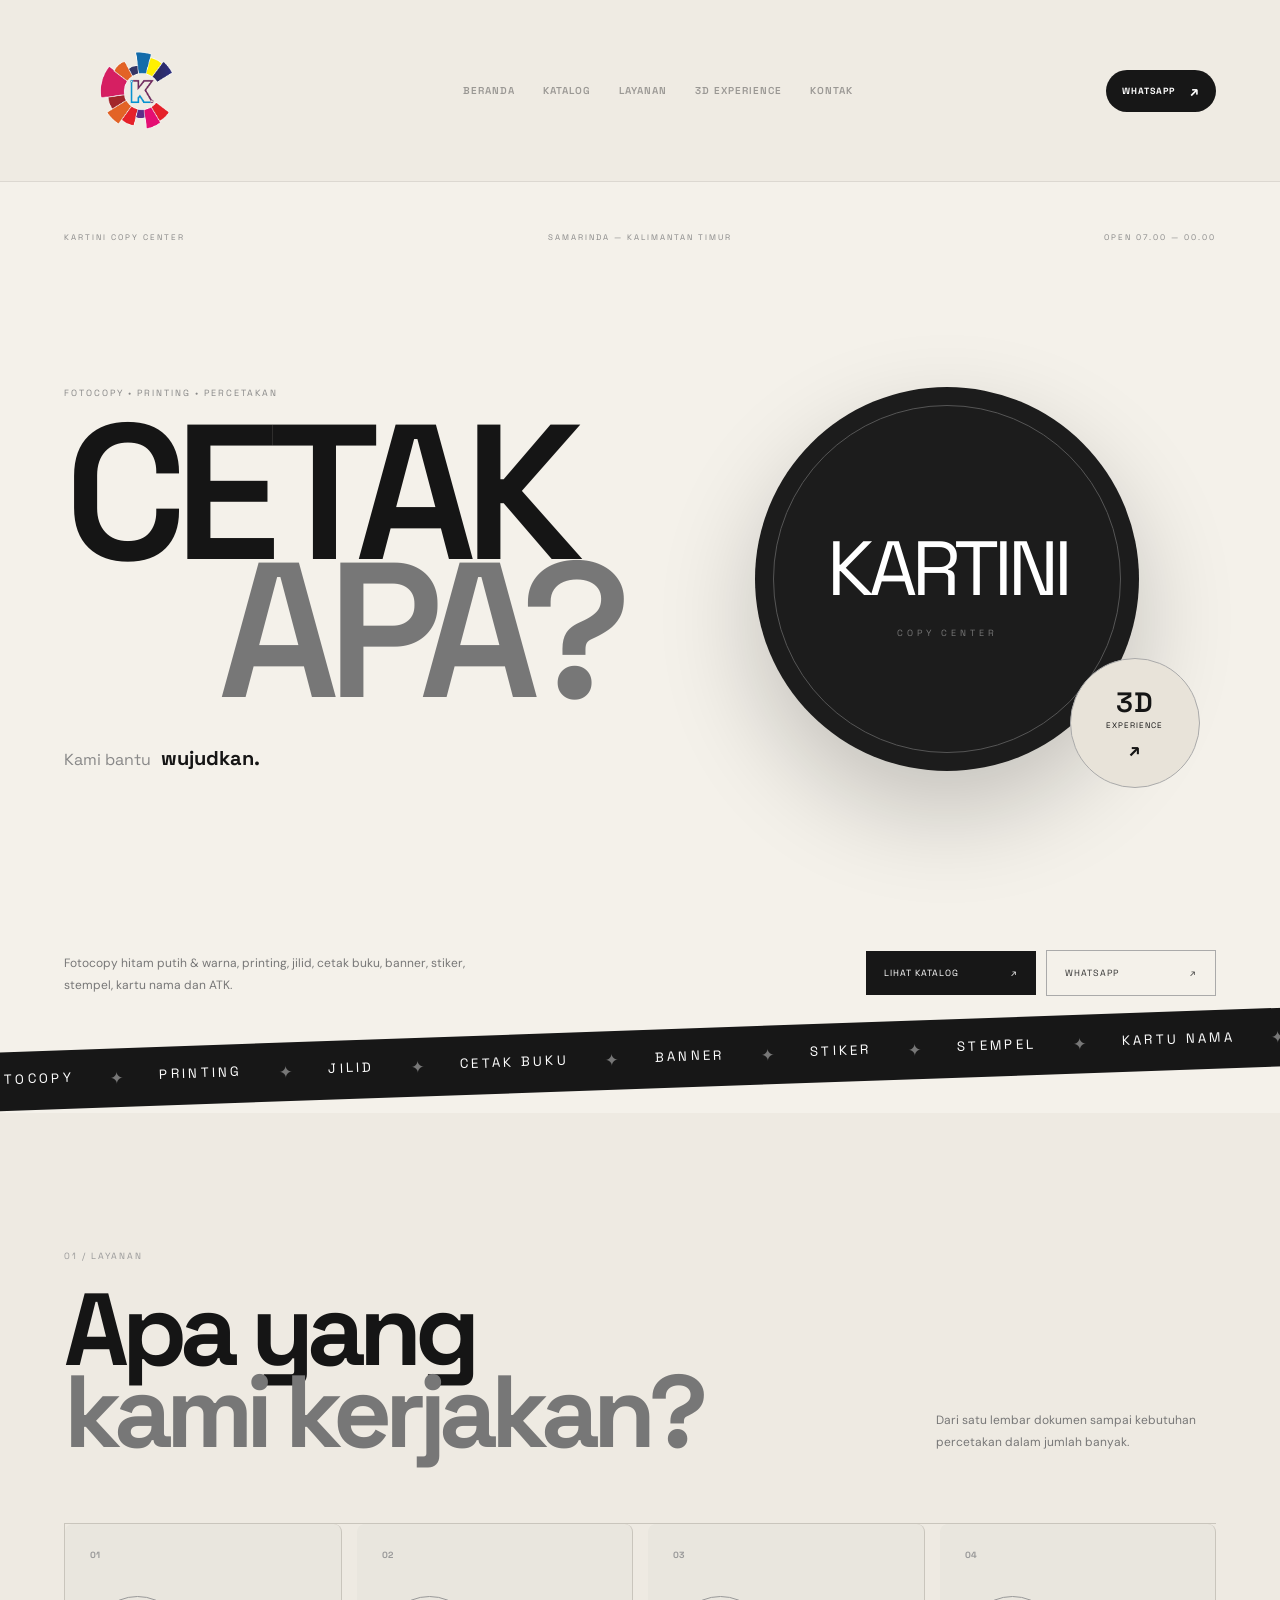
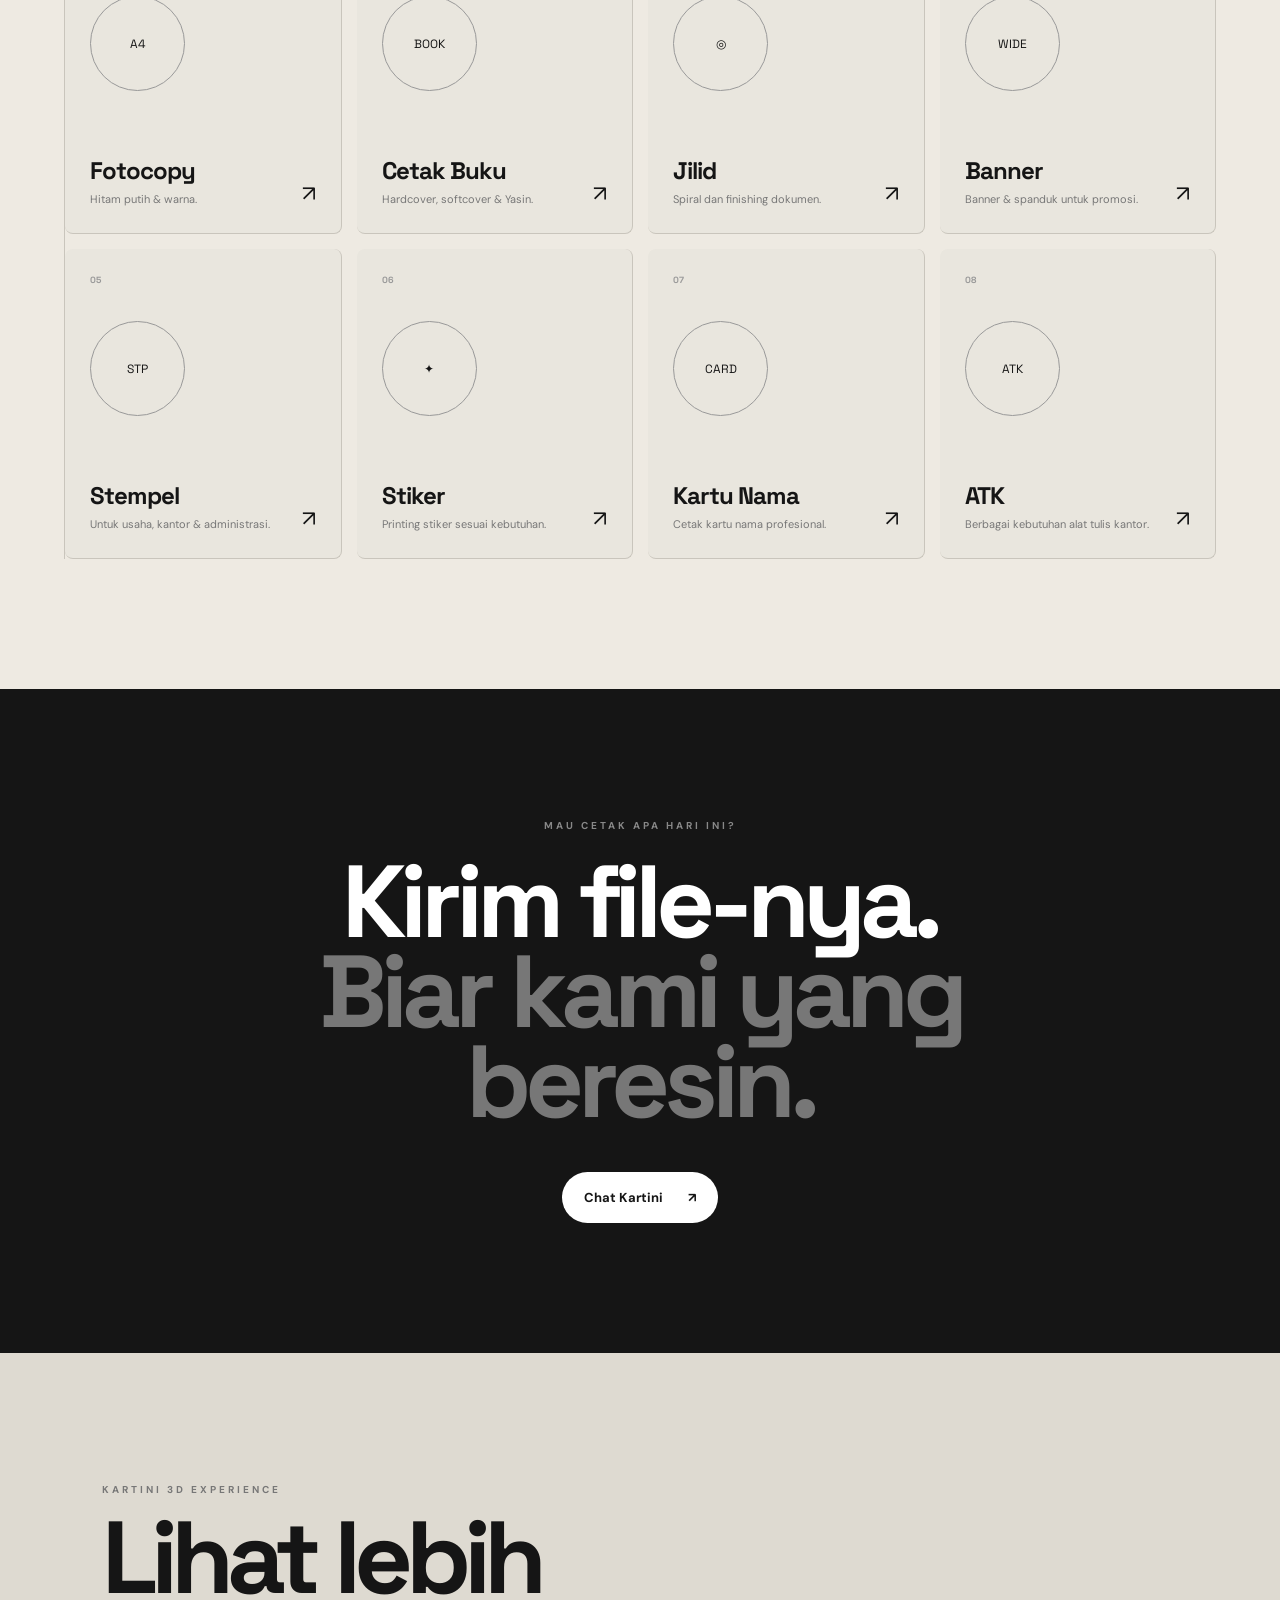
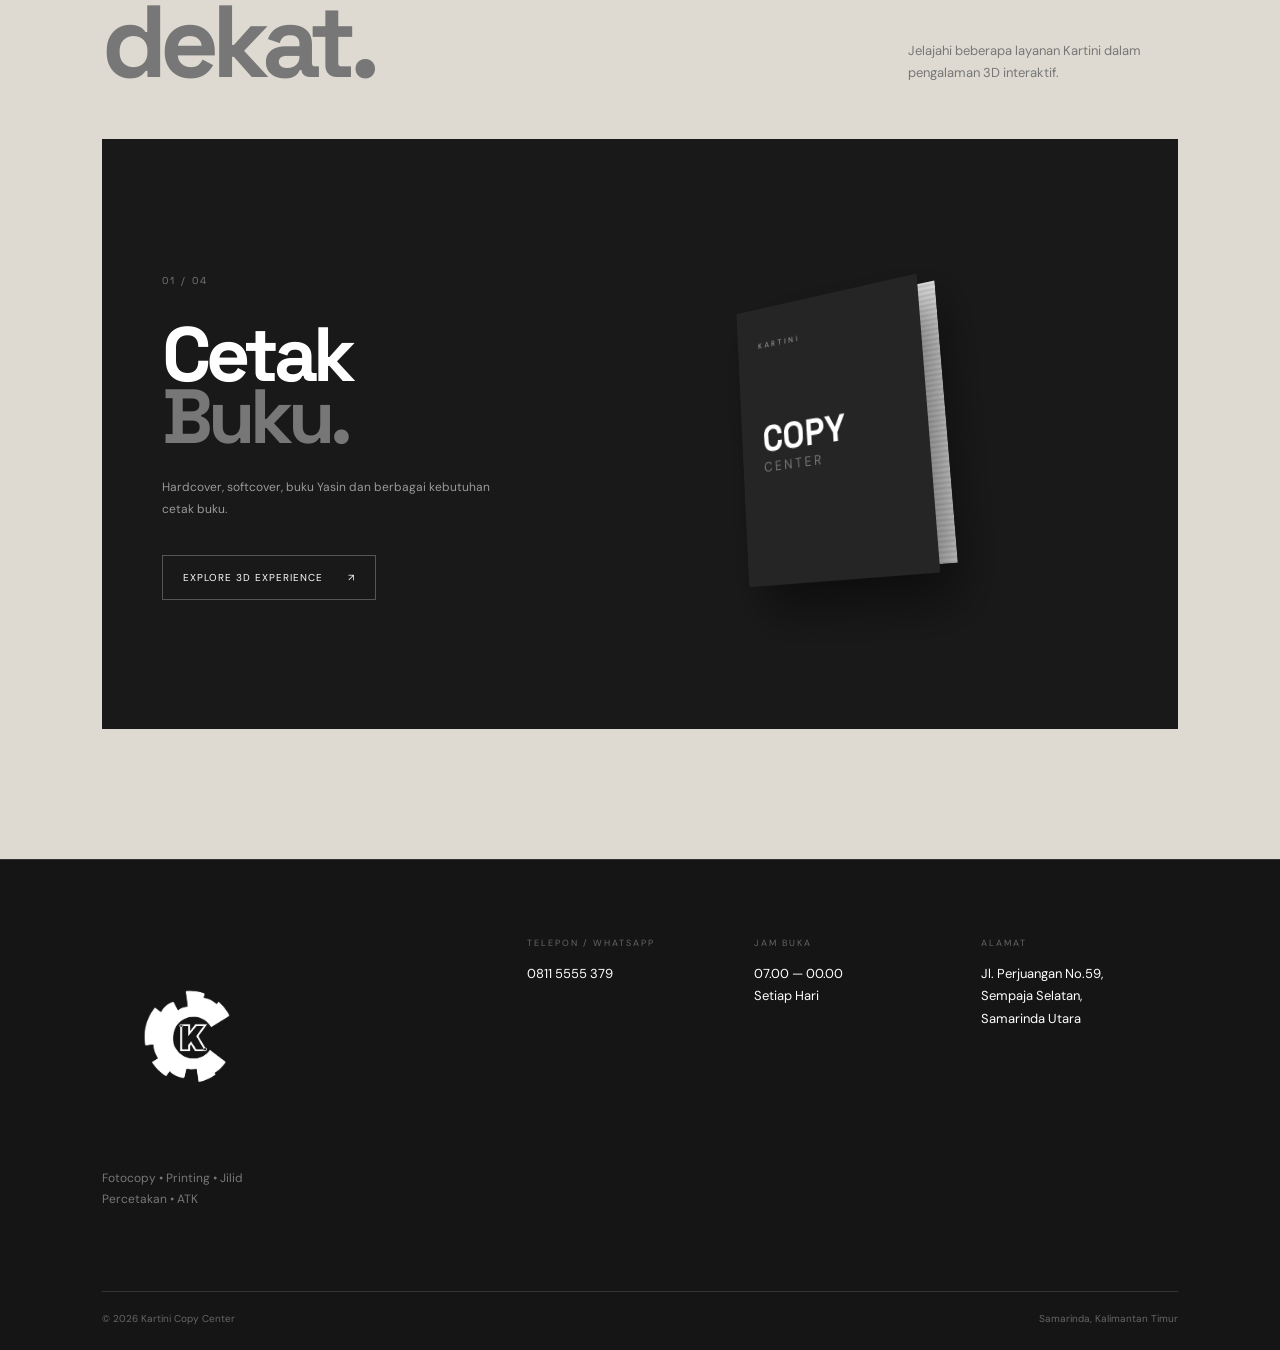
==== commit 98da84f0: "Fix Kartini Copy Center phone number" ====
--- a/index.html
+++ b/index.html
@@ -716,8 +716,8 @@
                 <div>
                     <small>TELEPON / WHATSAPP</small>
 
-                    <a href="https://wa.me/6281155555379">
-                        0811 5555 5379
+                    <a href="https://wa.me/628115555379">
+                        0811 5555 379
                     </a>
                 </div>
 
